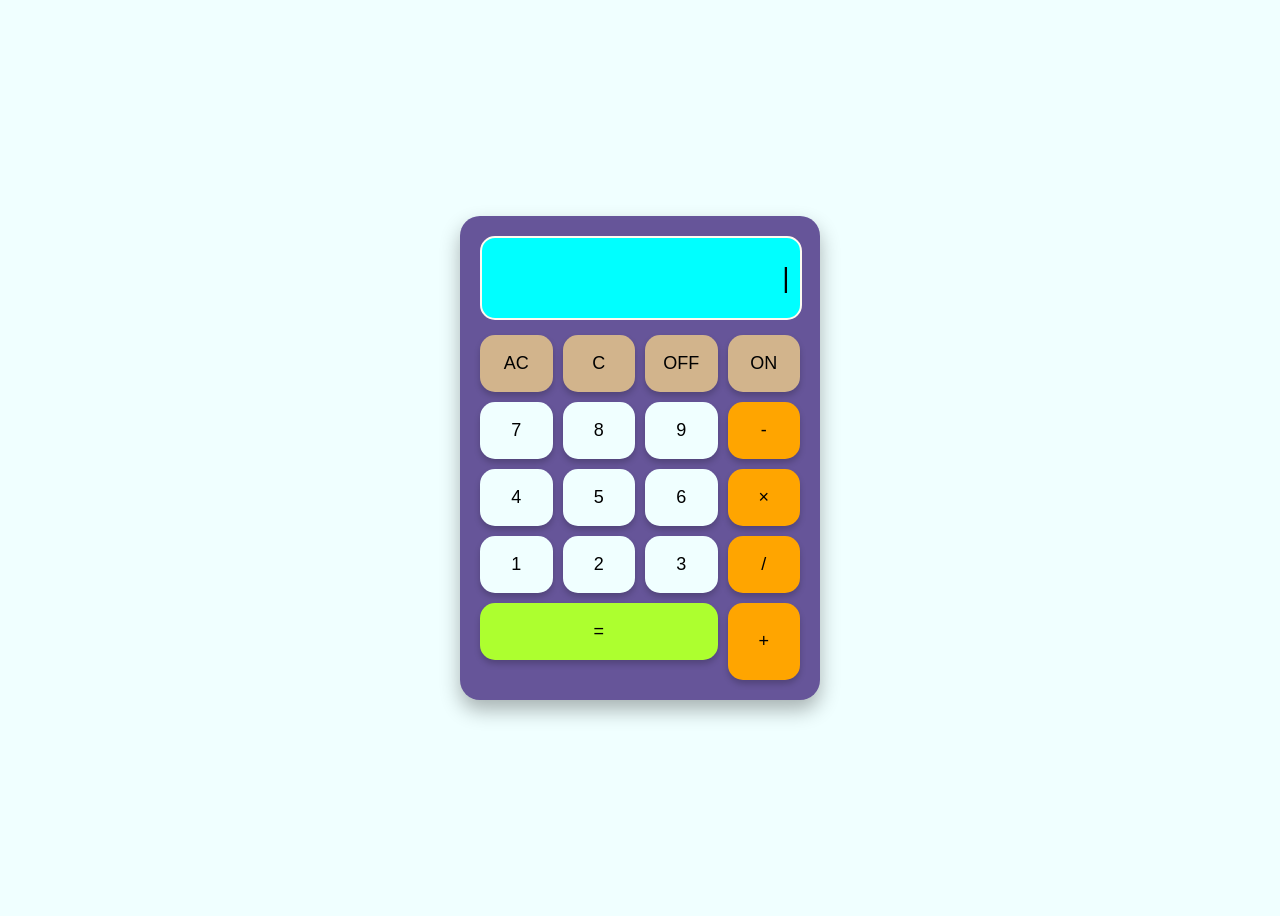
==== Calculator.html @ 1ea915fb "Calculator HTML, CSS and Javascript" ====
<!DOCTYPE html>
<html lang="en">
<head>
<meta charset="UTF-8">
<meta name="viewport" content="width=device-width, initial-scale=1.0">
<title>Calculator</title>

<style>

body{
  font-family: Arial, sans-serif;
  background: azure;
  display:flex;
  justify-content:center;
  align-items:center;
  height:100vh;
}

.container{
  background:#665599;
  padding:20px;
  border-radius:20px;
  width:320px;
  box-shadow:0 10px 20px rgba(0,0,0,0.3);
}

#screen{
  width:93%;
  height:60px;
  font-size:28px;
  text-align:right;
  padding:10px;
  border-radius:15px;
  border:2px solid floralwhite;
  margin-bottom:15px;
  background:aqua;
}

.buttons{
  display:grid;
  grid-template-columns:repeat(4,1fr);
  gap:10px;
}

button{
  padding:18px;
  font-size:18px;
  border:none;
  border-radius:15px;
  cursor:pointer;
  background:azure;
  box-shadow:0 4px 6px rgba(0,0,0,0.2);
}

button:active{
  transform:scale(0.95);
}

.operator{
  background:orange;
}

.control{
  background:tan;
}

.equal{
  background:greenyellow;
  grid-column:span 3;
}

.plus{
  grid-row:span 3;
}

</style>
</head>

<body>

<div class="container">

<input id="screen" readonly value="|">

<div class="buttons">

<button class="control">AC</button>
<button class="control">C</button>
<button class="control">OFF</button>
<button class="control">ON</button>

<button>7</button>
<button>8</button>
<button>9</button>
<button class="operator">-</button>

<button>4</button>
<button>5</button>
<button>6</button>
<button class="operator">×</button>

<button>1</button>
<button>2</button>
<button>3</button>
<button class="operator">/</button>

<button class="equal">=</button>
<button class="operator plus">+</button>

</div>
</div>

<script>

const screen = document.getElementById("screen");
const buttons = document.querySelectorAll("button");

let power = true;

buttons.forEach(button => {

button.addEventListener("click", () => {

const value = button.textContent;

if(value === "ON"){
power = true;
screen.value = "";
return;
}

if(value === "OFF"){
power = false;
screen.value = "";
return;
}

if(!power) return;

if(value === "AC"){
screen.value = "";
}

else if(value === "C"){
screen.value = screen.value.slice(0,-1);
}

else if(value === "="){

try{
let expression = screen.value.replace("×","*");
screen.value = eval(expression);
}
catch{
screen.value = "Error";
}

}

else{
screen.value += value;
}

});

});

</script>

</body>
</html>
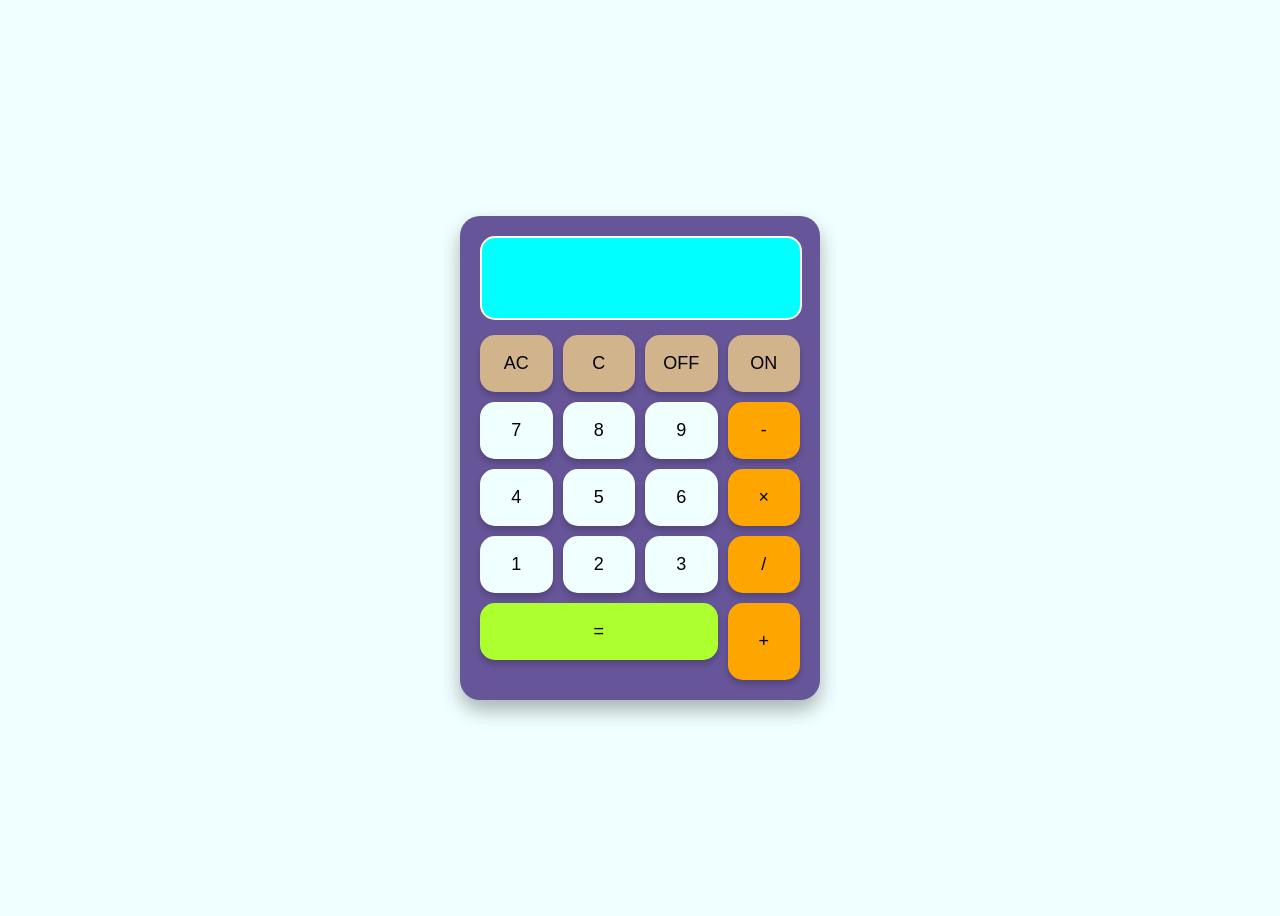
==== commit af3295c3: "Calculator.html HTML,CSS and Javascript" ====
--- a/Calculator.html
+++ b/Calculator.html
@@ -80,7 +80,7 @@
 
 <div class="container">
 
-<input id="screen" readonly value="|">
+<input id="screen" readonly>
 
 <div class="buttons">
 
@@ -168,4 +168,4 @@
 </script>
 
 </body>
-</html>+</html>
